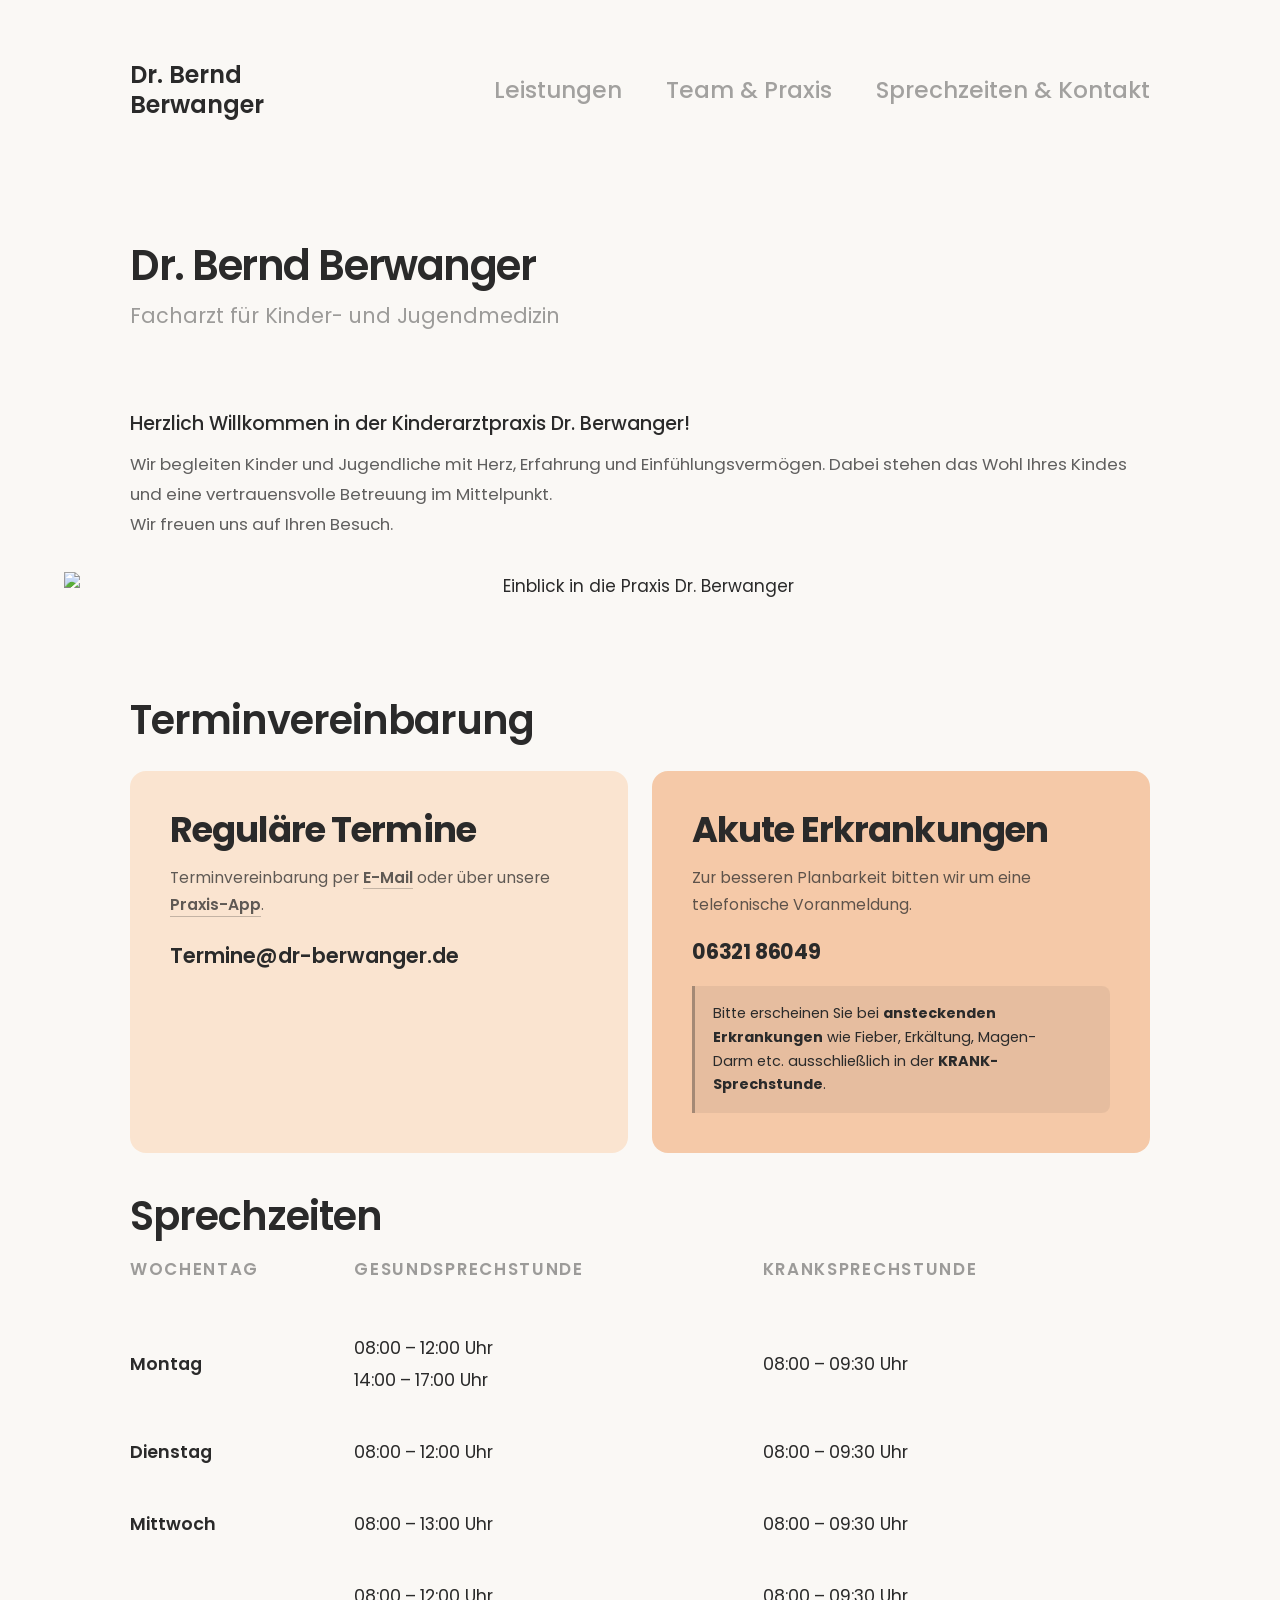
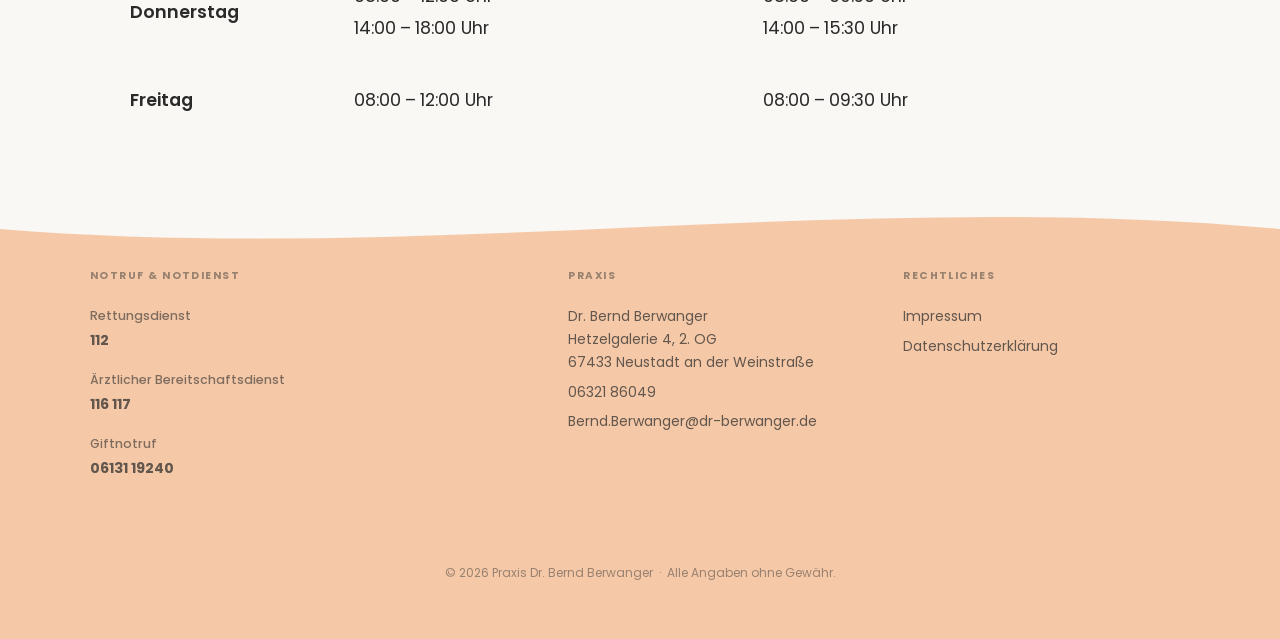
==== Backup/index.html @ 6b4e0fe8 "Burger-Linien und weitere Anpassungen" ====
<!DOCTYPE html>
<html lang="de">
<head>
  <meta charset="UTF-8" />
  <meta name="viewport" content="width=device-width, initial-scale=1.0" />
  <link rel="icon" href="favicon.ico" type="image/x-icon" />
  <link rel="icon" type="image/png" sizes="32x32" href="favicon-32x32.png" />
  <link rel="apple-touch-icon" sizes="180x180" href="apple-touch-icon.png" />
  <meta name="description" content="Kinderarztpraxis Dr. Bernd Berwanger – Ihr Kinder- und Jugendarzt in Neustadt. Sprechzeiten, Leistungen und Kontakt." />
  <title>Dr. Bernd Berwanger – Kinderarztpraxis</title>

  <!-- Google Fonts: Poppins -->
  <link rel="preconnect" href="https://fonts.googleapis.com" />
  <link rel="preconnect" href="https://fonts.gstatic.com" crossorigin />
  <link href="https://fonts.googleapis.com/css2?family=Poppins:wght@300;400;500;600;700&display=swap" rel="stylesheet" />

  <!-- Zentrales Design-System -->
  <link rel="stylesheet" href="style.css" />

  <style>
    /* ── Terminvereinbarung: E-Mail & Telefon auf h3-Größe ──────
       Analog zu kontakt.html – überschreibt die großen Werte aus style.css.
       Unterstriche entfallen bei der E-Mail.
    ──────────────────────────────────────────────────────────── */
    .termin-tel-link {
      font-size:      clamp(1rem, 2.5vw, 1.3rem);
      letter-spacing: -0.01em;
      line-height:    1.35;
    }

    .termin-email-link {
      font-size:   clamp(1rem, 2.5vw, 1.3rem);
      border-bottom: none;
    }

    .termin-email-link:hover { opacity: 0.65; }
  </style>
</head>

<body>

  <!-- ════════════════════════════════════════
       KOPFZEILE / NAVIGATION
  ════════════════════════════════════════ -->
  <header class="nav-wrapper" role="banner">
    <div class="nav-inner">

      <a href="index.html" class="logo-bereich" aria-label="Startseite – Praxis Dr. Berwanger">
        <img id="praxis-logo" src="" alt="Logo der Praxis Dr. Berwanger" />
        <div>
          <div class="logo-text-haupt">Dr. Bernd<br />Berwanger</div>
        </div>
      </a>

      <nav aria-label="Hauptnavigation">
        <ul class="nav-links">
          <li><a href="leistungen.html">Leistungen</a></li>
          <li><a href="team.html">Team &amp; Praxis</a></li>
          <li><a href="kontakt.html">Sprechzeiten &amp; Kontakt</a></li>
        </ul>
      </nav>

      <button
        class="burger-btn"
        id="burgerBtn"
        aria-expanded="false"
        aria-controls="mobileMenu"
        aria-label="Menü öffnen"
      >
        <span></span>
        <span></span>
        <span></span>
      </button>

    </div>

    <nav id="mobileMenu" class="mobile-menu" aria-label="Mobile Navigation" hidden>
      <a href="leistungen.html">Leistungen</a>
      <a href="team.html">Team &amp; Praxis</a>
      <a href="kontakt.html">Sprechzeiten &amp; Kontakt</a>
    </nav>
  </header>


  <!-- ════════════════════════════════════════
       ANKÜNDIGUNGS-BANNER (dynamisch aus JSON)
  ════════════════════════════════════════ -->
  <div id="newsBanner" role="alert" aria-live="polite" style="display:none;"></div>


  <!-- ════════════════════════════════════════
       HAUPTINHALT
  ════════════════════════════════════════ -->
  <main id="hauptinhalt" class="startseite">

    <div class="inhalt-zentriert einblenden verzoegert-1">
      <section
        class="begruessungsbereich"
        id="begruessungsBereich"
        aria-labelledby="praxisArztName"
      >
        <div class="lade-placeholder" style="width:55%; height:3.6rem; margin-bottom:1rem;"></div>
        <div class="lade-placeholder" style="width:43%; height:1.35rem; margin-bottom:5rem;"></div>
        <div class="lade-placeholder" style="width:72%; margin-bottom:0.7rem;"></div>
        <div class="lade-placeholder" style="width:90%; margin-bottom:0.45rem;"></div>
        <div class="lade-placeholder" style="width:38%;"></div>
      </section>
    </div>

    <div class="startseiten-bild-wrapper einblenden verzoegert-1">
      <img
        src="bilder/bild_startseite1.png"
        alt="Einblick in die Praxis Dr. Berwanger"
        class="startseiten-bild"
      />
    </div>

    <!-- ════════════════════════════════════════
         TERMINVEREINBARUNG
    ════════════════════════════════════════ -->
    <div class="inhalt-zentriert">
      <section
        class="terminvereinbarung-bereich einblenden verzoegert-2"
        id="terminvereinbarungBereich"
        aria-labelledby="terminTitel"
      >
        <h2 id="terminTitel">Terminvereinbarung</h2>

        <div class="termin-grid">

          <!-- ── Nicht akut ─────────────────────────── -->
          <div class="termin-karte">
            <span class="termin-kategorie">Reguläre Termine</span>
            <p>
              Terminvereinbarung per
              <a href="mailto:Termine@dr-berwanger.de" id="terminEmailInline" class="termin-inline-link">E-Mail</a>
              oder über unsere
              <a href="kontakt.html" class="termin-inline-link">Praxis-App</a>.
            </p>
            <a href="mailto:Termine@dr-berwanger.de" id="terminEmailDisplay" class="termin-email-link">
              Termine@dr-berwanger.de
            </a>
          </div>

          <!-- ── Akutes Anliegen ────────────────────── -->
          <div class="termin-karte termin-karte--akut">
            <span class="termin-kategorie">Akute Erkrankungen</span>
            <p>Zur besseren Planbarkeit bitten wir um eine telefonische Voranmeldung.</p>

            <a href="tel:0632186049" class="termin-tel-link" aria-label="Praxis anrufen: 06321 86049">
              06321&thinsp;86049
            </a>

            <div class="termin-warn-box" role="note">
              Bitte erscheinen Sie bei <strong>ansteckenden Erkrankungen</strong>
              wie Fieber, Erkältung, Magen-Darm&nbsp;etc. ausschließlich
              in der <strong>KRANK-Sprechstunde</strong>.
            </div>
          </div>

        </div>
      </section>
    </div>

    <div class="inhalt-zentriert">
      <section
        class="sprechzeiten-bereich einblenden verzoegert-2"
        id="sprechzeitenBereich"
        aria-labelledby="sprechzeitenTitel"
      >
        <h2 id="sprechzeitenTitel">Sprechzeiten</h2>
        <div id="sprechzeitenTabelle" role="region" aria-label="Sprechzeiten-Übersicht">
          <table class="sprechzeiten-tabelle" aria-hidden="true">
            <tbody>
              <tr><td colspan="3"><div class="lade-placeholder" style="height:2.75rem;"></div></td></tr>
              <tr><td colspan="3"><div class="lade-placeholder" style="height:2.75rem; margin-top:0.6rem;"></div></td></tr>
              <tr><td colspan="3"><div class="lade-placeholder" style="height:2.75rem; margin-top:0.6rem;"></div></td></tr>
            </tbody>
          </table>
        </div>
      </section>
    </div>

  </main>


  <!-- ════════════════════════════════════════
       FUSSZEILE
  ════════════════════════════════════════ -->
  <footer role="contentinfo">

    <svg
      class="footer-welle"
      viewBox="0 0 1440 90"
      preserveAspectRatio="none"
      xmlns="http://www.w3.org/2000/svg"
      aria-hidden="true"
    >
      <path d="M0,60 C480,95 960,20 1440,60 L1440,0 L0,0 Z" />
    </svg>

    <div class="footer-inner">

      <!-- Notruf & Notdienst -->
      <div class="footer-block">
        <h4>Notruf &amp; Notdienst</h4>
        <div class="notruf-eintrag">
          <div class="notruf-name">Rettungsdienst</div>
          <a href="tel:112" class="notruf-tel">112</a>
        </div>
        <div class="notruf-eintrag">
          <div class="notruf-name">Ärztlicher Bereitschaftsdienst</div>
          <a href="tel:116117" class="notruf-tel">116 117</a>
        </div>
        <div class="notruf-eintrag">
          <div class="notruf-name">Giftnotruf</div>
          <a href="tel:0613119240" class="notruf-tel">06131 19240</a>
        </div>
      </div>

      <!-- Praxis-Kontakt (dynamisch) -->
      <div class="footer-block" id="footerKontakt">
        <h4>Praxis</h4>
        <p class="lade-placeholder" style="width:85%;"></p>
        <p class="lade-placeholder" style="width:60%; margin-top:0.5rem;"></p>
        <p class="lade-placeholder" style="width:70%; margin-top:0.5rem;"></p>
      </div>

      <!-- Rechtliches -->
      <div class="footer-block">
        <h4>Rechtliches</h4>
        <a href="impressum.html">Impressum</a>
        <a href="datenschutz.html">Datenschutzerklärung</a>
      </div>

    </div>

    <div class="footer-bottom">
      <p>&copy; <span id="jahreszahl"></span> Praxis Dr. Bernd Berwanger &nbsp;·&nbsp; Alle Angaben ohne Gewähr.</p>
    </div>

  </footer>


  <!-- ════════════════════════════════════════
       JAVASCRIPT
  ════════════════════════════════════════ -->
  <script>
    "use strict";

    /* ════════════════════════════════════════════════════════════
       DATUMS-HILFSFUNKTIONEN
       ────────────────────────────────────────────────────────────
       parseDatum  : "YYYY-MM-DD" → lokales Date-Objekt (UTC-sicher)
       formatDatum : Date → "TT.MM.JJJJ"
    ════════════════════════════════════════════════════════════ */
    function parseDatum(str) {
      const [y, m, d] = str.split('-').map(Number);
      return new Date(y, m - 1, d);
    }

    function formatDatum(datum) {
      const t = String(datum.getDate()).padStart(2, '0');
      const m = String(datum.getMonth() + 1).padStart(2, '0');
      return `${t}.${m}.${datum.getFullYear()}`;
    }

    /* ════════════════════════════════════════════════════════════
       SCHLIESSZEIT-LOGIK
       ────────────────────────────────────────────────────────────
       Gibt die erste Schließzeit zurück, für die heute innerhalb
       des Vorlaufzeitraums oder während der Schließung liegt.
       Sonst null → kein Banner.

       Rückgabe-Objekt enthält zusätzlich:
         vonDatum    : Date-Objekt des Starttags
         bisDatum    : Date-Objekt des letzten Schließtags
         phase       : 'vorlauf' | 'aktiv'
    ════════════════════════════════════════════════════════════ */
    function findeAktiveSchliesszeit(schliesstage) {
      if (!Array.isArray(schliesstage)) return null;
      const heute = new Date();
      heute.setHours(0, 0, 0, 0);

      return [...schliesstage]
        .map(s => {
          const vonDatum    = parseDatum(s.von);
          const bisDatum    = parseDatum(s.bis);
          const vorlaufTage = s.vorlauf_tage ?? 14;
          const vorlaufStart = new Date(vonDatum);
          vorlaufStart.setDate(vorlaufStart.getDate() - vorlaufTage);
          return { ...s, vonDatum, bisDatum, vorlaufStart };
        })
        .filter(s => heute >= s.vorlaufStart && heute <= s.bisDatum)
        .sort((a, b) => a.vonDatum - b.vonDatum)
        .map(s => ({ ...s, phase: heute < s.vonDatum ? 'vorlauf' : 'aktiv' }))[0]
        ?? null;
    }

    /* ════════════════════════════════════════════════════════════
       BANNERTEXT
       ────────────────────────────────────────────────────────────
       Vorlaufphase : "vom TT.MM.JJJJ bis TT.MM.JJJJ wegen …"
       Aktivphase   : "wegen … noch bis TT.MM.JJJJ geschlossen"
       Beide Phasen: Wiedereröffnungsdatum (bis + 1 Tag) am Ende.
    ════════════════════════════════════════════════════════════ */
    function bannerTextErstellen(s) {
      const bisStr    = formatDatum(s.bisDatum);
      const wiederAuf = new Date(s.bisDatum);
      wiederAuf.setDate(wiederAuf.getDate() + 1);
      const wiederAufStr = formatDatum(wiederAuf);

      if (s.phase === 'vorlauf') {
        const vonStr = formatDatum(s.vonDatum);
        return `Unsere Praxis ist vom ${vonStr} bis ${bisStr} ` +
               `wegen ${s.grund} geschlossen. ` +
               `Wir freuen uns, Sie ab dem ${wiederAufStr} wieder begrüßen zu dürfen.`;
      }
      return `Unsere Praxis ist wegen ${s.grund} noch bis ${bisStr} geschlossen. ` +
             `Wir freuen uns, Sie ab dem ${wiederAufStr} wieder begrüßen zu dürfen.`;
    }

    /* ── Hilfsfunktionen Sprechzeiten ───────────────────────── */
    function zeitraum(von, bis) {
      if (!von || !bis) return null;
      return `${von}&thinsp;–&thinsp;${bis} Uhr`;
    }

    function zeitblockHtml(zeiten) {
      if (!zeiten || !zeiten.von) return '<span style="opacity:0.28;">–</span>';
      const morgenText     = zeitraum(zeiten.von, zeiten.bis);
      const nachmittagText = (zeiten.nachmittag_von && zeiten.nachmittag_bis)
        ? zeitraum(zeiten.nachmittag_von, zeiten.nachmittag_bis)
        : null;
      let html = '<span class="zeitblock">';
      html += `<span class="morgen">${morgenText}</span>`;
      if (nachmittagText) {
        html += `<span class="nachmittag">${nachmittagText}</span>`;
      }
      html += '</span>';
      return html;
    }

    /* ── Befüll-Funktion: Sprechzeiten ──────────────────────── */
    function befuelleSprechzeiten(oeffnungszeiten) {
      if (!oeffnungszeiten || !oeffnungszeiten.tage) return;
      const container = document.getElementById('sprechzeitenTabelle');
      let html =
        '<table class="sprechzeiten-tabelle" role="table" aria-label="Wöchentliche Sprechzeiten">' +
          '<thead>' +
            '<tr>' +
              '<th scope="col">Wochentag</th>' +
              '<th scope="col">Gesundsprechstunde</th>' +
              '<th scope="col">Kranksprechstunde</th>' +
            '</tr>' +
          '</thead>' +
          '<tbody>';
      oeffnungszeiten.tage.forEach(eintrag => {
        html +=
          '<tr>' +
            `<td>${eintrag.tag}</td>` +
            `<td data-label="Gesundsprechstunde">${zeitblockHtml(eintrag.gesund)}</td>` +
            `<td data-label="Kranksprechstunde">${zeitblockHtml(eintrag.krank)}</td>` +
          '</tr>';
      });
      html += '</tbody></table>';
      container.innerHTML = html;
    }

    /* ── Burger-Menü ────────────────────────────────────────── */
    const burgerBtn  = document.getElementById('burgerBtn');
    const mobileMenu = document.getElementById('mobileMenu');

    burgerBtn.addEventListener('click', () => {
      const istOffen = burgerBtn.classList.toggle('offen');
      burgerBtn.setAttribute('aria-expanded', istOffen);
      burgerBtn.setAttribute('aria-label', istOffen ? 'Menü schließen' : 'Menü öffnen');
      mobileMenu.classList.toggle('offen', istOffen);
      mobileMenu.hidden = !istOffen;
    });

    mobileMenu.querySelectorAll('a').forEach(link => {
      link.addEventListener('click', () => {
        burgerBtn.classList.remove('offen');
        burgerBtn.setAttribute('aria-expanded', 'false');
        burgerBtn.setAttribute('aria-label', 'Menü öffnen');
        mobileMenu.classList.remove('offen');
        mobileMenu.hidden = true;
      });
    });

    /* ── Aktive Seite markieren ─────────────────────────────── */
    const aktuelleSeite = window.location.pathname.split('/').pop() || 'index.html';
    document.querySelectorAll('.nav-links a, .mobile-menu a').forEach(link => {
      if (link.getAttribute('href') === aktuelleSeite) link.classList.add('aktiv');
    });

    /* ── Jahr im Footer ─────────────────────────────────────── */
    document.getElementById('jahreszahl').textContent = new Date().getFullYear();

    /* ── Praxisdaten laden ──────────────────────────────────── */
    fetch('praxis-daten.json')
      .then(res => {
        if (!res.ok) throw new Error('praxis-daten.json nicht erreichbar');
        return res.json();
      })
      .then(daten => {
        befuelleLogo(daten.praxis);
        befuelleBanner(daten.banner, daten.schliesstage);
        befuelleBegruessungsbereich(daten.praxis);
        befuelleSprechzeiten(daten.oeffnungszeiten);
        befuelleTerminEmail(daten.kontakt);
        befuelleFooterKontakt(daten.kontakt, daten.praxis);
      })
      .catch(err => {
        console.error('Fehler beim Laden der Praxisdaten:', err);
        document.querySelector('main').insertAdjacentHTML('afterbegin',
          '<p role="alert" style="font-size:0.875rem;opacity:0.6;margin-bottom:2rem;">' +
          'Die Praxisdaten konnten momentan nicht geladen werden.</p>'
        );
      });

    /* ── Befüll-Funktionen ──────────────────────────────────── */

    function befuelleLogo(praxis) {
      if (!praxis || !praxis.logo) return;
      const logoEl = document.getElementById('praxis-logo');
      logoEl.src   = praxis.logo;
      logoEl.onerror = () => { logoEl.style.display = 'none'; };
    }

    /* ── Banner ─────────────────────────────────────────────────
       Prüft automatisch anhand der schliesstage, ob heute im
       Vorlauf- oder Schließzeitraum liegt.
       - Vorlauf  : "vom TT.MM.JJJJ bis TT.MM.JJJJ wegen …"
       - Aktiv    : "wegen … noch bis TT.MM.JJJJ geschlossen"
       Der "Vertretung ansehen"-Button erscheint, wenn
       banner.vertretung_seite gesetzt ist.
    ──────────────────────────────────────────────────────────── */
    function befuelleBanner(banner, schliesstage) {
      const aktiv = findeAktiveSchliesszeit(schliesstage);
      if (!aktiv) return;

      const div  = document.getElementById('newsBanner');
      const text = bannerTextErstellen(aktiv);

      const btnHtml = banner?.vertretung_seite
        ? `<a href="${banner.vertretung_seite}" class="banner-btn">Vertretung ansehen</a>`
        : '';

      div.innerHTML =
        '<div class="banner">' +
          '<div class="banner-inner">' +
            `<p class="banner-text">${text}</p>` +
            btnHtml +
          '</div>' +
        '</div>';

      div.style.display = '';
    }

    function befuelleBegruessungsbereich(praxis) {
      if (!praxis) return;
      const el = document.getElementById('begruessungsBereich');
      const gruss = praxis.willkommen_gruss
        ? `<br>${praxis.willkommen_gruss}`
        : '';
      el.innerHTML =
        `<h1 id="praxisArztName">${praxis.arzt_name}</h1>` +
        `<p class="arzt-fachrichtung">${praxis.arzt_titel}</p>` +
        `<p class="willkommen-titel">${praxis.willkommen_titel}</p>` +
        `<p class="willkommen-text">${praxis.willkommen_fliesstext}${gruss}</p>`;
    }

    function befuelleTerminEmail(kontakt) {
      if (!kontakt?.termin_email) return;
      const mail = kontakt.termin_email;
      const href = `mailto:${mail}`;
      const inlineEl  = document.getElementById('terminEmailInline');
      const displayEl = document.getElementById('terminEmailDisplay');
      if (inlineEl)  inlineEl.href = href;
      if (displayEl) { displayEl.href = href; displayEl.textContent = mail; }
    }

    function befuelleFooterKontakt(kontakt, praxis) {
      if (!kontakt) return;
      const el   = document.getElementById('footerKontakt');
      const adr  = kontakt.adresse;
      const name = praxis?.arzt_name ?? 'Praxis Dr. Berwanger';
      el.innerHTML =
        '<h4>Praxis</h4>' +
        `<p>${name}<br>${adr.strasse}<br>${adr.plz} ${adr.ort}</p>` +
        `<a href="tel:${kontakt.telefon.replace(/\s/g, '')}">${kontakt.telefon}</a>` +
        `<a href="mailto:${kontakt.email}" style="margin-top:0.15rem;">${kontakt.email}</a>`;
    }
  </script>

</body>
</html>
---- Backup/style.css ----
/* ════════════════════════════════════════════════════════════════
   style.css — Kinderarztpraxis Dr. Bernd Berwanger
   Zentrales Design-System · v2.1
   Alle Seiten binden diese Datei ein.
════════════════════════════════════════════════════════════════ */


/* ── 1. Design-Variablen ─────────────────────────────────────── */
:root {
  --font:                  'Poppins', sans-serif;

  --farbe-hintergrund:     #FAF8F5;
  --farbe-text:            #2A2A2A;
  --farbe-gedaempft:       rgba(42, 42, 42, 0.45);
  --farbe-sehr-gedaempft:  rgba(42, 42, 42, 0.07);

  --farbe-banner-bg:  #FAE4D0;   /* helles Pastell-Orange  */
  --farbe-footer-bg:  #F5C9A8;   /* warmes Pastell-Orange  */

  --max-breite:            1100px;
  --max-breite-schmal:      860px;
  --abstand-sektion:         6rem;
}


/* ── 2. Reset & Basis ────────────────────────────────────────── */
*,
*::before,
*::after {
  box-sizing: border-box;
  margin:     0;
  padding:    0;
}

html {
  scroll-behavior: smooth;
  -webkit-text-size-adjust: 100%;
}

body {
  background:   var(--farbe-hintergrund);
  color:        var(--farbe-text);
  font-family:  var(--font);
  font-size:    17px;
  font-weight:  400;
  line-height:  1.75;
  min-height:   100dvh;
}

img,
svg {
  display: block;
}

ul,
ol {
  list-style: none;
}

a {
  color:           var(--farbe-text);
  text-decoration: none;
}


/* ── 3. Typografie ───────────────────────────────────────────── */
h1 {
  font-size:      clamp(1.92rem, 4.8vw, 3.2rem); /* -20% verkleinert */
  font-weight:    700;
  line-height:    1.07;
  letter-spacing: -0.035em;
  margin-bottom:  1.5rem;
}

h2 {
  font-size:      clamp(1.6rem, 4vw, 2.5rem);
  font-weight:    600;
  line-height:    1.15;
  letter-spacing: -0.025em;
  margin-bottom:  1rem;
}

h3 {
  font-size:      clamp(1rem, 2.5vw, 1.3rem);
  font-weight:    600;
  line-height:    1.35;
  letter-spacing: -0.01em;
  margin-bottom:  0.5rem;
}

h4 {
  font-size:      0.65rem;
  font-weight:    700;
  text-transform: uppercase;
  letter-spacing: 0.14em;
  color:          var(--farbe-gedaempft);
  margin-bottom:  1.25rem;
}

p {
  margin-bottom: 1rem;
}
p:last-child {
  margin-bottom: 0;
}


/* ── 4. Navigation ───────────────────────────────────────────── */
.nav-wrapper {
  position:   sticky;
  top:        0;
  z-index:    200;
  background: var(--farbe-hintergrund);
}

.nav-inner {
  max-width:       var(--max-breite);
  margin:          0 auto;
  padding:         3.75rem 2.5rem;
  display:         flex;
  align-items:     center;
  justify-content: space-between;
  gap:             2rem;
}

/* Logo-Bereich */
.logo-bereich {
  display:     flex;
  align-items: center;
  gap:         1rem;
  flex-shrink: 0;
}

#praxis-logo {
  height:       85px;
  width:        auto;
  object-fit:   contain;
  flex-shrink:  0;
}

/* Leere src verbergen – kein broken-image icon */
#praxis-logo:not([src]),
#praxis-logo[src=""] {
  display: none;
}

.logo-text-haupt {
  font-size:      1.5rem; 
  font-weight:    600;
  line-height:    1.25;
  white-space:    nowrap;
}

.logo-text-unter {
  font-size:      1.2rem; 
  font-weight:    400;
  color:          var(--farbe-gedaempft);
  line-height:    1.2;
  white-space:    nowrap;
}

/* Desktop-Navigationslinks */
.nav-links {
  display: flex;
  gap:     2.75rem;
}

.nav-links a {
  font-size:      1.45rem; /* +20% vergrößert */
  font-weight:    500;
  opacity:        0.42;
  transition:     opacity 0.22s ease;
  white-space:    nowrap;
}

.nav-links a:hover,
.nav-links a.aktiv {
  opacity: 1;
}

/* Burger-Button */
.burger-btn {
  display:         none;
  flex-direction:  column;
  justify-content: center;
  gap:             5px;
  width:           40px;
  height:          40px;
  background:      none;
  border:          none;
  cursor:          pointer;
  padding:         8px;
  flex-shrink:     0;
}

.burger-btn span {
  display:       block;
  height:        1.5px;
  background:    var(--farbe-text);
  border-radius: 2px;
  transition:    transform 0.25s ease, opacity 0.25s ease;
}

.burger-btn.offen span:nth-child(1) { transform: translateY(6.5px)  rotate(45deg);  }
.burger-btn.offen span:nth-child(2) { opacity: 0; }
.burger-btn.offen span:nth-child(3) { transform: translateY(-6.5px) rotate(-45deg); }

/* Mobiles Menü */
.mobile-menu {
  display:    none;
  background: var(--farbe-hintergrund);
  padding:    0.25rem 2rem 1.75rem;
}

.mobile-menu.offen {
  display: block;
}

.mobile-menu a {
  display:     block;
  padding:     0.85rem 0;
  font-size:   1.2rem;   /* +20% vergrößert */
  font-weight: 500;
  opacity:     0.45;
  transition:  opacity 0.2s;
}

.mobile-menu a:hover { opacity: 1; }

@media (max-width: 767px) {
  .nav-links  { display: none; }
  .burger-btn { display: flex; }
  .nav-inner  { padding: 1.5rem 1.75rem; }
  .mobile-menu { padding: 0 1.75rem 1.75rem; }
}


/* ── 5. Ankündigungs-Banner ──────────────────────────────────── */

/* Äußerer Wrapper: zentriert den Card-Block auf Inhaltsbreite */
#newsBanner {
  max-width: var(--max-breite);
  margin:    2rem auto 0;
  padding:   0 2.5rem;
}

/* Die Card selbst: salbeigrüner Hintergrund, weiche Ecken */
.banner {
  background:    var(--farbe-footer-bg);
  padding:       2.5rem;
  border-radius: 16px;
}

/* Flex-Spalte: Text oben, Button darunter, linksbündig */
.banner-inner {
  display:        flex;
  flex-direction: column;
  align-items:    flex-start;
  gap:            1.75rem;
}

/* Ankündigungstext */
.banner-text {
  font-size:   1.15rem;
  font-weight: 500;
  line-height: 1.6;
  margin:      0;
}

/* Pillen-Button: dunkel-anthrazit, helle Schrift, voll abgerundet */
.banner-btn {
  display:       inline-block;
  font-size:     1.05rem;
  font-weight:   600;
  color:         var(--farbe-hintergrund);
  background:    var(--farbe-text);
  padding:       0.85rem 1.75rem;
  border-radius: 100px;
  transition:    opacity 0.2s ease, transform 0.2s ease;
  white-space:   nowrap;
}

.banner-btn:hover {
  opacity:   0.88;
  transform: translateY(-2px);
}

/* Smartphone: engerer Innenabstand, Button streckt sich auf volle Breite */
@media (max-width: 767px) {
  #newsBanner { padding: 0 1.75rem; margin-top: 1.5rem; }
  .banner     { padding: 1.75rem; border-radius: 12px; }
  .banner-btn { display: block; width: 100%; text-align: center; }
}

/* ── 6. Hauptinhalt ──────────────────────────────────────────── */
main {
  max-width: var(--max-breite);
  margin:    0 auto;
  padding:   6.5rem 2.5rem 11rem;
}

/* Startseite: kein eigenes Padding/max-width, Sections haben eigene Wrapper */
main.startseite {
  max-width: 100%;
  padding:   0;
}

/* Zentrierter Inhalts-Wrapper (ersetzt das Padding von main.startseite) */
.inhalt-zentriert {
  max-width: var(--max-breite);
  margin:    0 auto;
  padding:   4rem 2.5rem 0;
}
.inhalt-zentriert:last-child {
  padding-top:    2rem;   /* ← NEU: war implizit 6.5rem wie alle inhalt-zentriert */
  padding-bottom: 2rem;
}

@media (max-width: 767px) {
  main { padding: 4rem 1.75rem 8rem; }
  .inhalt-zentriert       { padding: 4rem 1.75rem 0; }
  .inhalt-zentriert:last-child { padding-bottom: 8rem; }
  .startseiten-bild-wrapper { width: 100%; } /* war 90% – auf Mobile volle Breite */
}

/* ── 7. Startseite – Begrüßungsbereich ──────────────────────── */
.begruessungsbereich {
  margin-bottom: 2rem;
}

.begruessungsbereich h1 {
  font-size:     clamp(1.6rem, 4vw, 2.6rem); /* Macht den Namen auf der Startseite ca. 15-20% kleiner */
 font-weight:   600;
  margin-bottom: 0.8rem;
}

/* Fachrichtung: kleiner als H1, gedämpft, großer Weißraum nach unten */
.begruessungsbereich .arzt-fachrichtung {
  font-size:     clamp(1.05rem, 2.2vw, 1.3rem);
  font-weight:   400;
  color:         var(--farbe-gedaempft);
  margin-bottom: 5rem;   /* bewusst großzügiger vertikaler Abstand */
  line-height:   1.4;
}

/* Willkommens-Titel: semi-bold, leicht größer als Fließtext */
.begruessungsbereich .willkommen-titel {
  font-size:     clamp(1rem, 1.8vw, 1.2rem);
  font-weight:   500;
  margin-bottom: 0.6rem;
  line-height:   1.5;
}

.begruessungsbereich .willkommen-text {
  max-width:   100%; /* Erlaubt dem Text, den gesamten verfügbaren Platz zu nutzen */
  font-size:   1.05rem;
  opacity:     0.74;
  line-height: 1.8;
  margin:      0;
}


/* ── 8. Startseite – Sprechzeiten ────────────────────────────── */
.sprechzeiten-bereich {
  padding-top: 0.5rem;
}

/* Sprechzeiten-Tabelle */
.sprechzeiten-tabelle {
  width:           100%;
  border-collapse: collapse;
}

.sprechzeiten-tabelle thead th {
  text-align:     left;
  font-size:      1.05rem;
  font-weight:    600;
  text-transform: uppercase;
  letter-spacing: 0.1em;
  color:          var(--farbe-gedaempft);
  padding:        0 3.5rem 1.75rem 0;
  white-space:    nowrap;
}

.sprechzeiten-tabelle thead th:first-child { padding-left: 0; }

.sprechzeiten-tabelle tbody td {
  padding:        1.4rem 3.5rem 1.4rem 0;
  font-size:      1.1rem;
  vertical-align: middle;
  line-height:    1.55;
}

.sprechzeiten-tabelle tbody td:first-child {
  padding-left: 0;
  font-weight:  600;
  width:        22%;
  white-space:  nowrap;
}

.zeitblock {
  font-variant-numeric: tabular-nums;
}

.zeitblock .morgen {
  display: block;
}

.zeitblock .nachmittag {
  display:    block;
  margin-top: 0.3rem;
}

/* Mobile-Tabelle – greift beim selben Breakpoint wie der Burger-Button */
@media (max-width: 767px) {
  .sprechzeiten-tabelle thead {
    display: none;
  }

  .sprechzeiten-tabelle tbody tr {
    display:       block;
    margin-bottom: 2.75rem;
  }

  .sprechzeiten-tabelle tbody td {
    display:         flex;
    justify-content: space-between;
    align-items:     flex-start;
    padding:         0.55rem 0;
    font-size:       1rem;
    width:           100%;
  }

  .sprechzeiten-tabelle tbody td:first-child {
    display:        block;
    font-size:      1.05rem;
    font-weight:    700;
    width:          100%;
    padding-bottom: 0.8rem;
  }

  .sprechzeiten-tabelle tbody td:not(:first-child)::before {
    content:       attr(data-label);
    font-size:     0.9rem;
    color:         var(--farbe-gedaempft);
    font-weight:   600;
    flex-shrink:   0;
    white-space:   nowrap;  /* Label bleibt einzeilig, keine feste min-width mehr nötig */
    padding-right: 0.6rem;  /* Abstand zum Zeitblock */
  }

  /* Zeitblock bekommt den verbleibenden Platz und bleibt rechtsbündig */
  .sprechzeiten-tabelle tbody td:not(:first-child) .zeitblock,
  .sprechzeiten-tabelle tbody td:not(:first-child) > span {
    flex:       1;
    min-width:  0;
    text-align: right;
  }
}


/* ── 9. Team-Grid ───────────────────────────────────────────── */
.team-grid {
  display:               grid;
  grid-template-columns: repeat(3, 1fr);
  gap:                   3rem 2.5rem;
  margin-bottom:         5rem;
}

.team-grid.vierspaltig {
  grid-template-columns: repeat(4, 1fr);
  gap:                   2.5rem 2rem;
}

.team-karte-bild {
  aspect-ratio:  3 / 4;
  background:    var(--farbe-sehr-gedaempft);
  border-radius: 8px;
  overflow:      hidden;
  margin-bottom: 1rem;
}

.team-karte-bild img {
  width:      100%;
  height:     100%;
  object-fit: cover;
}

.team-karte-name {
  font-size:     0.95rem;
  font-weight:   600;
  margin-bottom: 0.2rem;
}

.team-karte-rolle {
  font-size: 0.8rem;
  opacity:   0.55;
}

@media (max-width: 900px) {
  .team-grid              { grid-template-columns: repeat(2, 1fr); }
  .team-grid.vierspaltig  { grid-template-columns: repeat(3, 1fr); }
}

@media (max-width: 600px) {
  .team-grid,
  .team-grid.vierspaltig  { grid-template-columns: repeat(2, 1fr); gap: 1.75rem 1.25rem; }
}


/* ── 10. Kontakt-Seite ───────────────────────────────────────── */
.kontakt-block {
  margin-bottom: 5rem;
}

.kontakt-block h2 {
  margin-bottom: 0.5rem;
}

.kontakt-block .untertitel {
  font-size:     0.875rem;
  color:         var(--farbe-gedaempft);
  margin-bottom: 2rem;
}

.kontakt-tel-gross {
  font-size:      clamp(2rem, 5vw, 3rem);
  font-weight:    700;
  letter-spacing: -0.03em;
  line-height:    1;
  margin-bottom:  1.5rem;
}

.store-buttons {
  display:   flex;
  flex-wrap: wrap;
  gap:       0.75rem;
  margin-top: 1.5rem;
}

.store-btn {
  display:      inline-flex;
  align-items:  center;
  gap:          0.6rem;
  padding:      0.6rem 1.25rem;
  font-family:  var(--font);
  font-size:    0.8rem;
  font-weight:  600;
  border-radius: 6px;
  text-decoration: none;
  transition:   opacity 0.2s;
}

.store-btn:hover { opacity: 0.8; }

.store-btn.apple {
  background: var(--farbe-text);
  color:      var(--farbe-hintergrund);
}

.store-btn.google {
  background: transparent;
  color:      var(--farbe-text);
  outline:    1.5px solid rgba(42, 42, 42, 0.25);
}


/* ── 11. Rechtliche Seiten (Impressum / Datenschutz) ─────────── */
.legal-sektion {
  margin-bottom: 3.5rem;
}

.legal-sektion h2 {
  font-size:      clamp(1.1rem, 2.5vw, 1.5rem);
  margin-bottom:  1.25rem;
}

.legal-sektion p,
.legal-sektion li {
  font-size: 0.9rem;
  opacity:   0.78;
}

.hinweis-box {
  font-size: 0.875rem;
  opacity:   0.6;
  font-style: italic;
  margin-top: 1.5rem;
}

.rechte-liste li {
  padding:       0.5rem 0;
  padding-left:  1.25rem;
  position:      relative;
}

.rechte-liste li::before {
  content:    '–';
  position:   absolute;
  left:       0;
  opacity:    0.4;
}

.recht-art {
  display:       inline-block;
  font-size:     0.72rem;
  font-weight:   600;
  background:    rgba(42, 42, 42, 0.07);
  padding:       0.15rem 0.55rem;
  border-radius: 3px;
  margin-bottom: 0.25rem;
}


/* ── 12. Footer ──────────────────────────────────────────────── */
footer {
  background: var(--farbe-footer-bg);
  padding:    0 2.5rem 3.5rem;
}

/* Wellen-SVG */
.footer-welle {
  width:        calc(100% + 5rem);   /* 2 × 2.5rem Padding ausgleichen */
  margin-left:  -2.5rem;
  height:       90px;
  display:      block;
}

.footer-welle path {
  fill: var(--farbe-hintergrund);
}

/* Footer-Inhalt */
.footer-inner {
  max-width:             var(--max-breite);
  margin:                0 auto;
  display:               grid;
  grid-template-columns: 1.5fr 1fr 1fr;
  gap:                   3rem;
  padding-top:           0.5rem;
}

.footer-block p,
.footer-block a {
  font-size:       0.875rem;
  display:         block;
  margin-bottom:   0.4rem;
  text-decoration: none;
  opacity:         0.72;
  line-height:     1.65;
}

.footer-block a:hover { opacity: 1; }

/* Notruf-Einträge */
.notruf-eintrag {
  margin-bottom: 1.1rem;
}

.notruf-name {
  font-size:     0.78rem;
  font-weight:   500;
  opacity:       0.58;
  margin-bottom: 0.1rem;
}

.notruf-tel {
  font-size:       1.2rem;
  font-weight:     700;
  text-decoration: none;
  opacity:         1;
}

/* Footer-Bottom */
.footer-bottom {
  max-width:   var(--max-breite);
  margin:      2.5rem auto 0;
  padding-top: 1.5rem;
  font-size:   0.75rem;
  color:       var(--farbe-gedaempft);
  text-align:  center;
}

@media (min-width: 640px) and (max-width: 899px) {
  .footer-inner { grid-template-columns: 1fr 1fr; }
}

@media (max-width: 639px) {
  .footer-inner   { grid-template-columns: 1fr; gap: 2.5rem; }
  footer          { padding: 0 1.75rem 2.5rem; }
  .footer-welle   { height: 60px; }
}


/* ── 13. Animationen ─────────────────────────────────────────── */
@keyframes einblenden {
  from { opacity: 0; transform: translateY(22px); }
  to   { opacity: 1; transform: translateY(0);    }
}

.einblenden   { animation: einblenden 0.55s ease both; }
.verzoegert-1 { animation-delay: 0.07s; }
.verzoegert-2 { animation-delay: 0.16s; }
.verzoegert-3 { animation-delay: 0.25s; }
.verzoegert-4 { animation-delay: 0.34s; }


/* ── 14. Skeleton-Loader ─────────────────────────────────────── */
@keyframes puls {
  0%, 100% { opacity: 1;    }
  50%       { opacity: 0.28; }
}

.lade-placeholder {
  background:    rgba(42, 42, 42, 0.09);
  border-radius: 4px;
  height:        1.1em;
  display:       block;
  animation:     puls 1.6s ease-in-out infinite;
}

/* ── Startseiten-Bild ───────────────────────────────────────── */
.startseiten-bild-wrapper {
  width:      90%;
  margin:     0 auto 1.5rem;
  text-align: center;
}

.startseiten-bild {
  width:    100%;
  height:   auto;
  display:  block;
}

/* ── 15. Terminvereinbarung (Startseite) ─────────────────── */
.terminvereinbarung-bereich {
  padding-top: 0.5rem;
}

.terminvereinbarung-bereich > h2 {
  margin-bottom: 1.75rem;
}

/* Zwei-Spalten-Raster; stretch = gleiche Kartenhöhe */
.termin-grid {
  display:               grid;
  grid-template-columns: 1fr 1fr;
  gap:                   1.5rem;
  align-items:           stretch;
}

/* Basis-Karte – flex damit Inhalt oben bleibt und Höhe angeglichen wird */
.termin-karte {
  display:        flex;
  flex-direction: column;
  background:     var(--farbe-banner-bg);  /* #FAE4D0 – helles Pastell-Orange */
  border-radius:  16px;
  padding:        2.5rem;
}

/* Akut-Karte: warmes Pastell-Orange */
.termin-karte--akut {
  background: var(--farbe-footer-bg);       /* #F5C9A8 – warmes Pastell-Orange */

}

/* Prominentes Kategorie-Label – dominantes visuelles Element der Karte */
.termin-kategorie {
  display:        block;
  font-size:      clamp(1.75rem, 3.2vw, 2.2rem);
  font-weight:    700;
  letter-spacing: -0.025em;
  line-height:    1.1;
  margin-bottom:  0.85rem;
}

.termin-karte > p {
  font-size:     0.975rem;
  opacity:       0.74;
  margin-bottom: 1.25rem;
}

/* Inline-Links im Fließtext (E-Mail / Praxis-App) */
.termin-inline-link {
  color:           var(--farbe-text);
  font-weight:     600;
  border-bottom:   1.5px solid rgba(42, 42, 42, 0.35);
  padding-bottom:  0.05rem;
  transition:      border-color 0.2s, opacity 0.2s;
}

.termin-inline-link:hover {
  border-color: var(--farbe-text);
  opacity:      0.75;
}

/* E-Mail-Adresse als hervorgehobener Block-Link */
.termin-email-link {
  display:        inline-block;
  font-size:      1rem;
  font-weight:    600;
  color:          var(--farbe-text);
  border-bottom:  1.5px solid rgba(42, 42, 42, 0.3);
  padding-bottom: 0.1rem;
  transition:     border-color 0.2s, opacity 0.2s;
}

.termin-email-link:hover {
  border-color: var(--farbe-text);
  opacity:      0.75;
}

/* Große Telefonnummer */
.termin-tel-link {
  display:        block;
  font-size:      clamp(1.75rem, 3.8vw, 2.4rem);
  font-weight:    700;
  letter-spacing: -0.03em;
  line-height:    1;
  color:          var(--farbe-text);
  margin-bottom:  1.25rem;
  transition:     opacity 0.2s;
}

.termin-tel-link:hover {
  opacity: 0.7;
}

/* Kleiner Ergänzungstext (ohne Voranmeldung möglich) */
.termin-hinweis-text {
  font-size:     0.9rem;
  opacity:       0.65;
  margin-bottom: 1.25rem;
  line-height:   1.65;
}

/* KRANK-Sprechstunden-Hinweis */
.termin-warn-box {
  background:    rgba(42, 42, 42, 0.07);
  border-left:   3px solid rgba(42, 42, 42, 0.35);
  border-radius: 0 8px 8px 0;
  padding:       1rem 1.1rem;
  font-size:     0.9rem;
  line-height:   1.65;
  margin-top:    auto;   /* schiebt die Box bei unterschiedlichem Inhalt ans Ende */
}

/* Mobile: Karten untereinander */
@media (max-width: 767px) {
  .termin-grid {
    grid-template-columns: 1fr;
  }

  .termin-karte {
    padding:       1.75rem;
    border-radius: 12px;
  }
}

/* ── 16. Vertretungsseite ─────────────────────────────────── */
.vertr-intro {
  max-width:     800px;
  margin-bottom: 3rem;
}

#vertretungAerzte {
  display:   flex;
  flex-wrap: wrap;
  gap:       1.5rem;
}

.vertr-intro p {
  font-size:   1.05rem;
  line-height: 1.8;
  margin-bottom: 0.5rem;
}

/* Arzt-Karte */
.vertr-karte {
  flex:          1 1 340px;       /* ← neu statt max-width: 480px */
  background:    var(--farbe-footer-bg);
  border-radius: 16px;
  padding:       2.5rem;
}

.vertr-name {
  font-size:     clamp(1.2rem, 2.5vw, 1.5rem);
  font-weight:   700;
  letter-spacing: -0.015em;
  margin-bottom: 0.2rem;
}

.vertr-fachrichtung {
  font-size:     0.875rem;
  opacity:       0.58;
  margin-bottom: 0.35rem;
}

.vertr-adresse {
  font-size:     0.9rem;
  opacity:       0.72;
  margin-bottom: 1.5rem;
}

/* Kontaktzeilen */
.vertr-kontakt {
  display:        flex;
  flex-direction: column;
  gap:            0.75rem;
}

.vertr-kontakt-zeile {
  display:     flex;
  align-items: baseline;
  gap:         1rem;
}

.vertr-label {
  font-size:      0.65rem;
  font-weight:    700;
  text-transform: uppercase;
  letter-spacing: 0.13em;
  color:          var(--farbe-gedaempft);
  min-width:      4rem;
  flex-shrink:    0;
}

/* Große Telefonnummer */
.vertr-tel-link {
  font-size:      clamp(1.4rem, 3vw, 1.8rem);
  font-weight:    700;
  letter-spacing: -0.025em;
  color:          var(--farbe-text);
  transition:     opacity 0.2s;
}

.vertr-tel-link:hover { opacity: 0.7; }

/* E-Mail und Website als dezente Inline-Links */
.vertr-kontakt-zeile a:not(.vertr-tel-link) {
  font-size:       0.95rem;
  color:           var(--farbe-text);
  border-bottom:   1.5px solid rgba(42, 42, 42, 0.25);
  padding-bottom:  0.05rem;
  transition:      border-color 0.2s, opacity 0.2s;
}

.vertr-kontakt-zeile a:not(.vertr-tel-link):hover {
  border-color: var(--farbe-text);
  opacity:      0.75;
}

@media (max-width: 767px) {
  .vertr-karte {
    padding:       1.75rem;
    border-radius: 12px;
    max-width:     100%;
  }
}
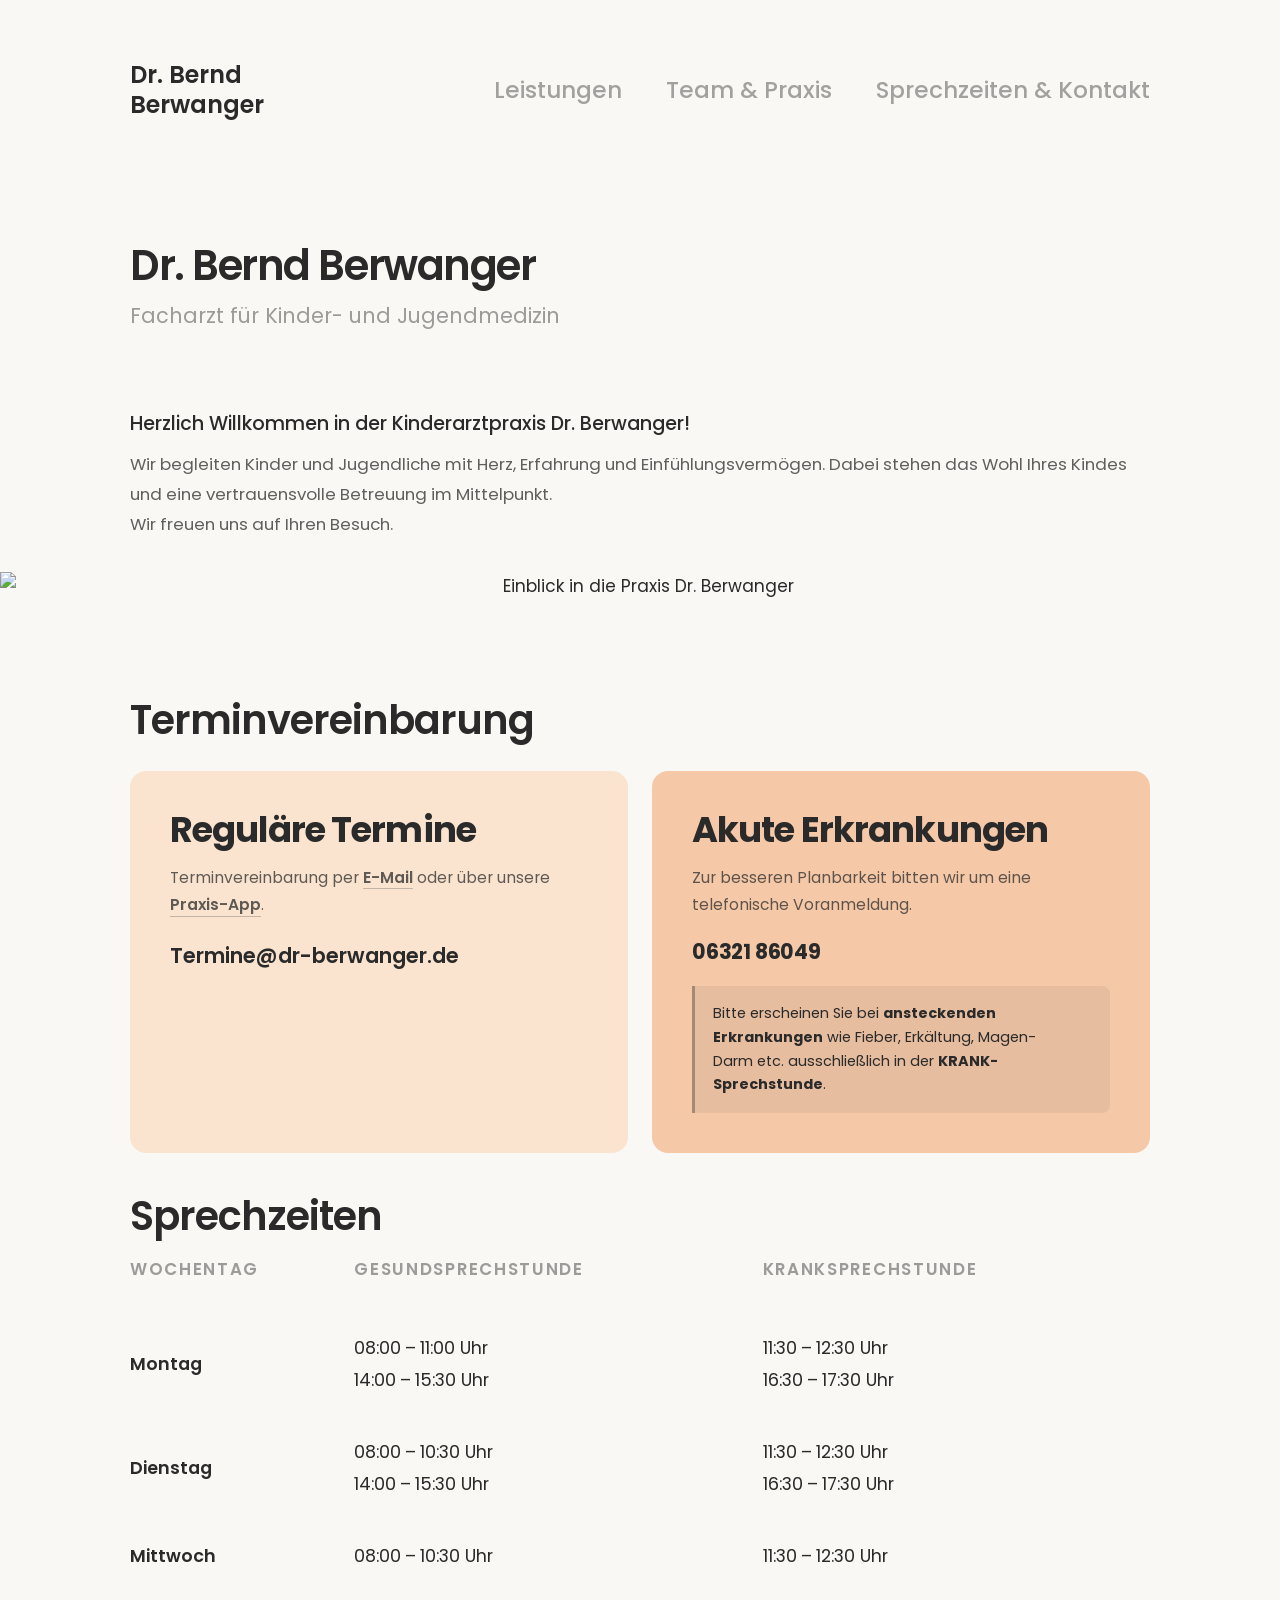
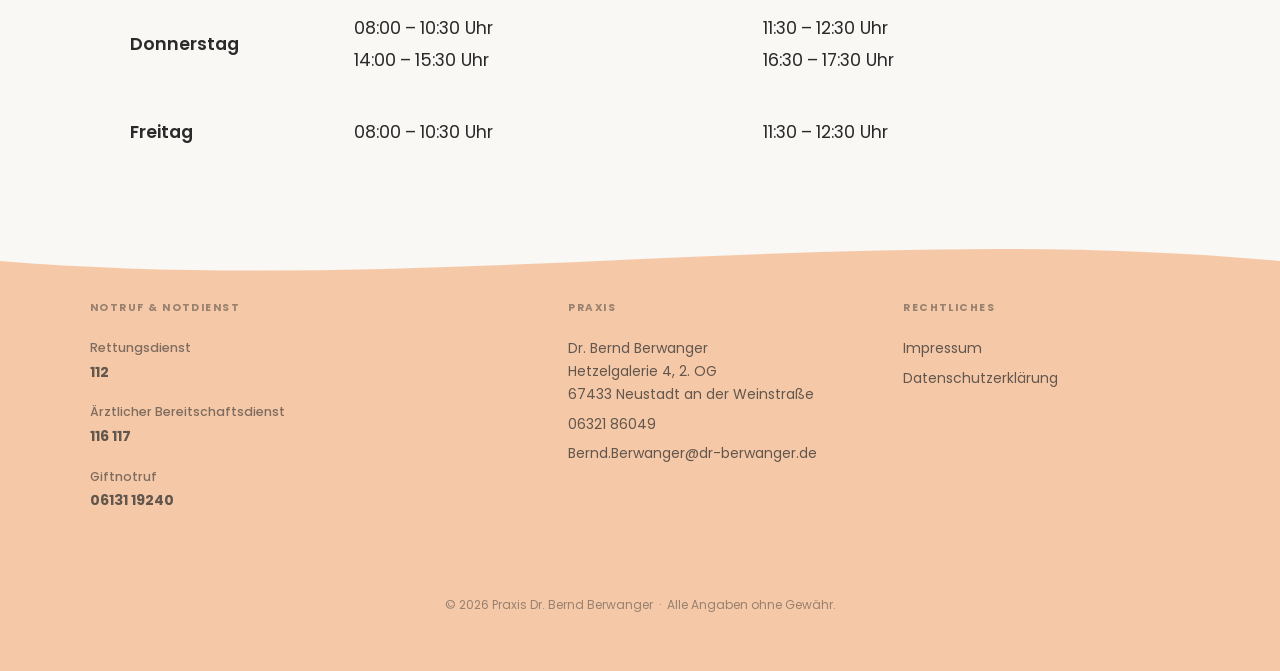
==== commit 9ddb499e: "Praxisdaten aktualisiert (10.06.2026 07:00)" ====
--- a/Backup/index.html
+++ b/Backup/index.html
@@ -277,24 +277,48 @@
          bisDatum    : Date-Objekt des letzten Schließtags
          phase       : 'vorlauf' | 'aktiv'
     ════════════════════════════════════════════════════════════ */
-    function findeAktiveSchliesszeit(schliesstage) {
-      if (!Array.isArray(schliesstage)) return null;
+     /* ════════════════════════════════════════════════════════════
+       EVENT-LOGIK
+       ────────────────────────────────────────────────────────────
+       Gibt alle heute aktiven Events als Array zurück.
+       Freitexte  : aktiv, wenn heute zwischen von/bis liegt.
+       Schließungen: aktiv, wenn heute im Vorlauf- oder Schließzeitraum liegt.
+       Sortierung : Freitexte zuerst, dann Schließungen chronologisch.
+    ════════════════════════════════════════════════════════════ */
+    function findeAktiveEvents(events) {
+      if (!Array.isArray(events)) return [];
       const heute = new Date();
       heute.setHours(0, 0, 0, 0);
-
-      return [...schliesstage]
-        .map(s => {
-          const vonDatum    = parseDatum(s.von);
-          const bisDatum    = parseDatum(s.bis);
-          const vorlaufTage = s.vorlauf_tage ?? 14;
-          const vorlaufStart = new Date(vonDatum);
-          vorlaufStart.setDate(vorlaufStart.getDate() - vorlaufTage);
-          return { ...s, vonDatum, bisDatum, vorlaufStart };
+ 
+      return events
+        .filter(ev => {
+          if (!ev.von || !ev.bis) return false;
+          const von = parseDatum(ev.von);
+          const bis = parseDatum(ev.bis);
+ 
+          if (ev.typ === 'freitext') {
+            return heute >= von && heute <= bis;
+          }
+          if (ev.typ === 'schliessung') {
+            const vorlaufTage  = ev.vorlauf_tage ?? 14;
+            const vorlaufStart = new Date(von);
+            vorlaufStart.setDate(vorlaufStart.getDate() - vorlaufTage);
+            return heute >= vorlaufStart && heute <= bis;
+          }
+          return false;
         })
-        .filter(s => heute >= s.vorlaufStart && heute <= s.bisDatum)
-        .sort((a, b) => a.vonDatum - b.vonDatum)
-        .map(s => ({ ...s, phase: heute < s.vonDatum ? 'vorlauf' : 'aktiv' }))[0]
-        ?? null;
+        .map(ev => {
+          const vonDatum = parseDatum(ev.von);
+          const bisDatum = parseDatum(ev.bis);
+          const phase    = (ev.typ === 'schliessung' && heute < vonDatum)
+            ? 'vorlauf' : 'aktiv';
+          return { ...ev, vonDatum, bisDatum, phase };
+        })
+        .sort((a, b) => {
+          if (a.typ === 'freitext' && b.typ !== 'freitext') return -1;
+          if (a.typ !== 'freitext' && b.typ === 'freitext') return  1;
+          return a.vonDatum - b.vonDatum;
+        });
     }
 
     /* ════════════════════════════════════════════════════════════
@@ -304,20 +328,80 @@
        Aktivphase   : "wegen … noch bis TT.MM.JJJJ geschlossen"
        Beide Phasen: Wiedereröffnungsdatum (bis + 1 Tag) am Ende.
     ════════════════════════════════════════════════════════════ */
-    function bannerTextErstellen(s) {
-      const bisStr    = formatDatum(s.bisDatum);
-      const wiederAuf = new Date(s.bisDatum);
-      wiederAuf.setDate(wiederAuf.getDate() + 1);
-      const wiederAufStr = formatDatum(wiederAuf);
-
-      if (s.phase === 'vorlauf') {
-        const vonStr = formatDatum(s.vonDatum);
-        return `Unsere Praxis ist vom ${vonStr} bis ${bisStr} ` +
-               `wegen ${s.grund} geschlossen. ` +
-               `Wir freuen uns, Sie ab dem ${wiederAufStr} wieder begrüßen zu dürfen.`;
-      }
-      return `Unsere Praxis ist wegen ${s.grund} noch bis ${bisStr} geschlossen. ` +
-             `Wir freuen uns, Sie ab dem ${wiederAufStr} wieder begrüßen zu dürfen.`;
+      /* ════════════════════════════════════════════════════════════
+       BANNER-INHALT AUFBAUEN
+       ────────────────────────────────────────────────────────────
+       Baut den HTML-Inhalt für alle aktiven Events:
+         • Freitexte erscheinen ganz oben
+         • Schließungen darunter mit eigenem Vertreter-Hinweis
+         • Bei mehreren Events trennt eine CSS-Linie die Blöcke
+         • Vertreter werden tagesgenau aus dem Event gefiltert
+    ════════════════════════════════════════════════════════════ */
+    function bannerInhaltErstellen(events, vertretungPool, vertretungSeite) {
+      const heute = new Date();
+      heute.setHours(0, 0, 0, 0);
+ 
+      const eventBloecke  = [];
+      let   hatSchliessung = false;
+ 
+      events.forEach(ev => {
+        const innerBloecke = [];
+ 
+        /* ── Freitext ──────────────────────────────────────── */
+        if (ev.typ === 'freitext') {
+          innerBloecke.push(`<p class="banner-text">${ev.text}</p>`);
+        }
+ 
+        /* ── Schließung ────────────────────────────────────── */
+        if (ev.typ === 'schliessung') {
+          hatSchliessung    = true;
+          const bisStr      = formatDatum(ev.bisDatum);
+          const wiederAuf   = new Date(ev.bisDatum);
+          wiederAuf.setDate(wiederAuf.getDate() + 1);
+          const wiederAufStr = formatDatum(wiederAuf);
+ 
+          const schliessText = ev.phase === 'vorlauf'
+            ? `Unsere Praxis ist vom ${formatDatum(ev.vonDatum)} bis ${bisStr} ` +
+              `wegen ${ev.grund} geschlossen. ` +
+              `Wir freuen uns, Sie ab dem ${wiederAufStr} wieder begrüßen zu dürfen.`
+            : `Unsere Praxis ist wegen ${ev.grund} noch bis ${bisStr} geschlossen. ` +
+              `Wir freuen uns, Sie ab dem ${wiederAufStr} wieder begrüßen zu dürfen.`;
+ 
+          innerBloecke.push(`<p class="banner-text">${schliessText}</p>`);
+ 
+          /* ── Tagesgenaue Vertreter ermitteln ─────────────── */
+          if (Array.isArray(ev.vertreter) && ev.vertreter.length &&
+              Array.isArray(vertretungPool)) {
+ 
+            const heuteVertreter = ev.vertreter
+              .filter(v => {
+                const vVon = v.von ? parseDatum(v.von) : null;
+                const vBis = v.bis ? parseDatum(v.bis) : null;
+                return (!vVon || heute >= vVon) && (!vBis || heute <= vBis);
+              })
+              .map(v => vertretungPool.find(a => a.id === v.id && a.aktiv !== false))
+              .filter(Boolean);
+ 
+            if (heuteVertreter.length) {
+              const namen = heuteVertreter.map(a => a.name).join(' · ');
+              innerBloecke.push(`<p class="banner-vertreter">Vertretung heute: ${namen}</p>`);
+            }
+          }
+        }
+ 
+        if (innerBloecke.length) {
+          eventBloecke.push(`<div class="banner-event">${innerBloecke.join('')}</div>`);
+        }
+      });
+ 
+      if (!eventBloecke.length) return { html: '', hatInhalt: false };
+ 
+      const eventsHtml = `<div class="banner-events">${eventBloecke.join('')}</div>`;
+      const btnHtml    = (hatSchliessung && vertretungSeite)
+        ? `<a href="${vertretungSeite}" class="banner-btn">Vertretung ansehen</a>`
+        : '';
+ 
+      return { html: eventsHtml + btnHtml, hatInhalt: true };
     }
 
     /* ── Hilfsfunktionen Sprechzeiten ───────────────────────── */
@@ -406,7 +490,7 @@
       })
       .then(daten => {
         befuelleLogo(daten.praxis);
-        befuelleBanner(daten.banner, daten.schliesstage);
+        befuelleBanner(daten.banner, daten.events, daten.vertretung?.aerzte);
         befuelleBegruessungsbereich(daten.praxis);
         befuelleSprechzeiten(daten.oeffnungszeiten);
         befuelleTerminEmail(daten.kontakt);
@@ -437,27 +521,25 @@
        Der "Vertretung ansehen"-Button erscheint, wenn
        banner.vertretung_seite gesetzt ist.
     ──────────────────────────────────────────────────────────── */
-    function befuelleBanner(banner, schliesstage) {
-      const aktiv = findeAktiveSchliesszeit(schliesstage);
-      if (!aktiv) return;
-
-      const div  = document.getElementById('newsBanner');
-      const text = bannerTextErstellen(aktiv);
-
-      const btnHtml = banner?.vertretung_seite
-        ? `<a href="${banner.vertretung_seite}" class="banner-btn">Vertretung ansehen</a>`
-        : '';
-
+    function befuelleBanner(banner, events, vertretungPool) {
+      const aktiveEvents = findeAktiveEvents(events);
+      if (!aktiveEvents.length) return;
+ 
+      const { html, hatInhalt } = bannerInhaltErstellen(
+        aktiveEvents, vertretungPool, banner?.vertretung_seite
+      );
+      if (!hatInhalt) return;
+ 
+      const div = document.getElementById('newsBanner');
       div.innerHTML =
         '<div class="banner">' +
           '<div class="banner-inner">' +
-            `<p class="banner-text">${text}</p>` +
-            btnHtml +
+            html +
           '</div>' +
         '</div>';
-
       div.style.display = '';
     }
+ 
 
     function befuelleBegruessungsbereich(praxis) {
       if (!praxis) return;
--- a/Backup/style.css
+++ b/Backup/style.css
@@ -45,6 +45,7 @@
   font-weight:  400;
   line-height:  1.75;
   min-height:   100dvh;
+    overflow-x: hidden;
 }
 
 img,
@@ -195,8 +196,9 @@
 
 .burger-btn span {
   display:       block;
-  height:        1.5px;
-  background:    var(--farbe-text);
+  width:         100%;
+  height:        2px;
+  background:    #2A2A2A;
   border-radius: 2px;
   transition:    transform 0.25s ease, opacity 0.25s ease;
 }
@@ -318,9 +320,15 @@
 
 @media (max-width: 767px) {
   main { padding: 4rem 1.75rem 8rem; }
-  .inhalt-zentriert       { padding: 4rem 1.75rem 0; }
-  .inhalt-zentriert:last-child { padding-bottom: 8rem; }
-  .startseiten-bild-wrapper { width: 100%; } /* war 90% – auf Mobile volle Breite */
+  .inhalt-zentriert       { padding: 2rem 1.75rem 0; }
+  .inhalt-zentriert:last-child { padding-bottom: 2rem; }
+ @media (max-width: 767px) {
+  .startseiten-bild-wrapper {
+    width:         120vw;
+    margin-left:   calc((100% - 120vw) / 2);
+    margin-bottom: 0.5rem;
+  }
+}
 }
 
 /* ── 7. Startseite – Begrüßungsbereich ──────────────────────── */
@@ -703,6 +711,7 @@
 .verzoegert-2 { animation-delay: 0.16s; }
 .verzoegert-3 { animation-delay: 0.25s; }
 .verzoegert-4 { animation-delay: 0.34s; }
+.verzoegert-5 { animation-delay: 0.43s; }
 
 
 /* ── 14. Skeleton-Loader ─────────────────────────────────────── */
@@ -720,10 +729,12 @@
 }
 
 /* ── Startseiten-Bild ───────────────────────────────────────── */
-.startseiten-bild-wrapper {
-  width:      90%;
-  margin:     0 auto 1.5rem;
-  text-align: center;
+@media (min-width: 768px) {
+  .startseiten-bild-wrapper {
+    width:      100%;
+    margin:     0 auto 1.5rem;
+    text-align: center;
+  }
 }
 
 .startseiten-bild {
